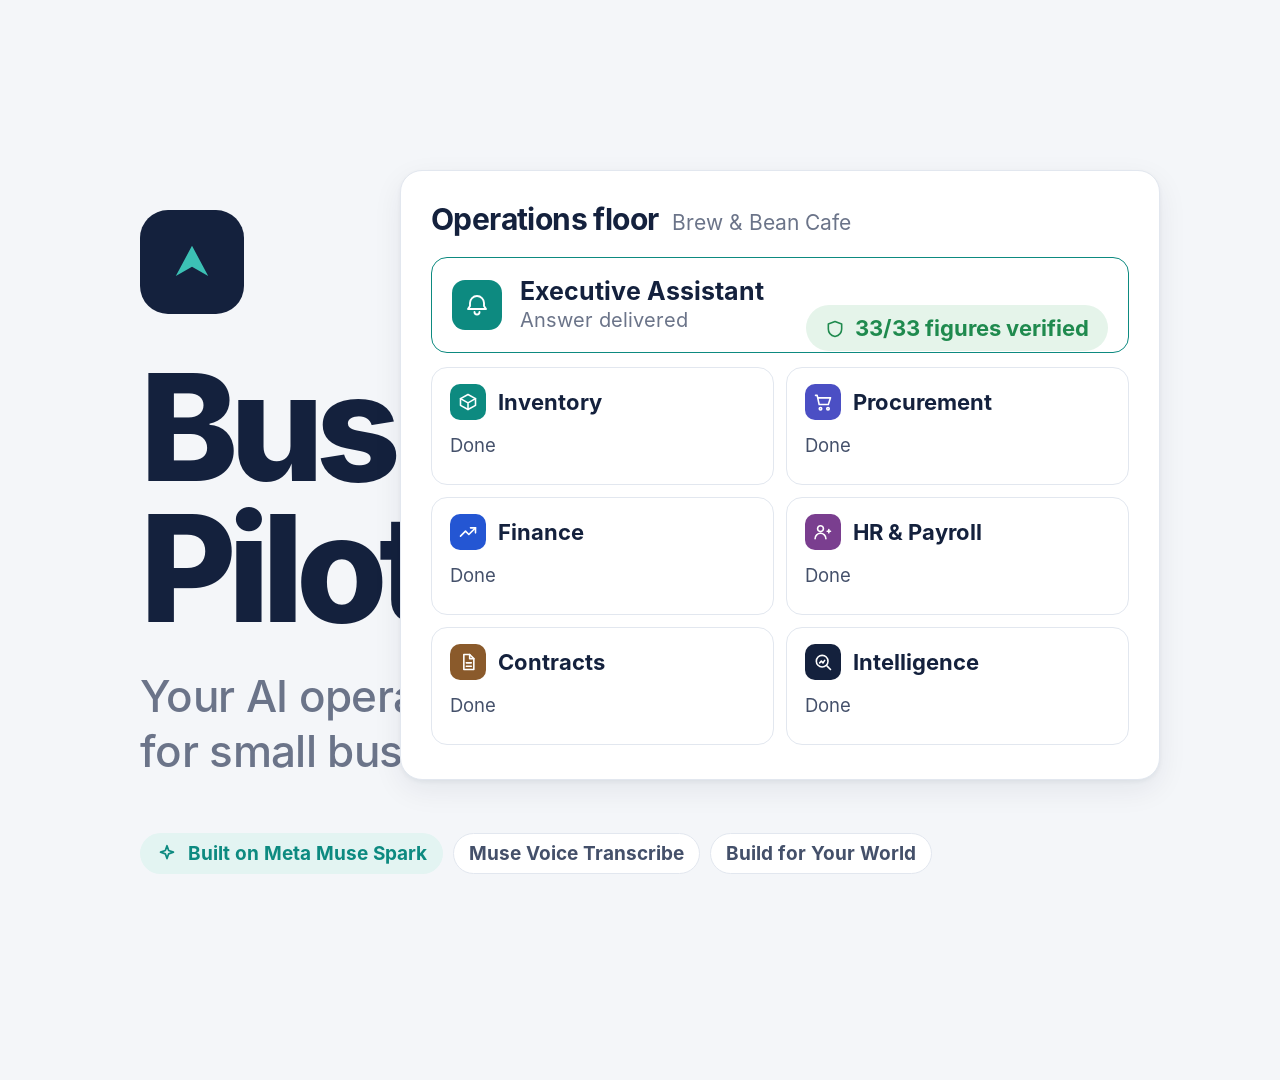
==== demo/slides.html @ 30d86a3c "Demo video pipeline, bundled fonts and UI fixes - demo/: animated slides in the product's design sys" ====
<!doctype html>
<html lang="en">
<head>
<meta charset="utf-8">
<title>BusinessPilot — demo slides</title>
<style>
  /* Same fonts and tokens as the product (frontend/css/app.css) so slides and footage read as one piece. */
  @font-face { font-family: "Inter"; src: url("../frontend/fonts/inter-400.woff") format("woff"); font-weight: 400; }
  @font-face { font-family: "Inter"; src: url("../frontend/fonts/inter-500.woff") format("woff"); font-weight: 500; }
  @font-face { font-family: "Inter"; src: url("../frontend/fonts/inter-600.woff") format("woff"); font-weight: 600; }
  @font-face { font-family: "Inter"; src: url("../frontend/fonts/inter-700.woff") format("woff"); font-weight: 700; }
  @font-face { font-family: "Inter"; src: url("../frontend/fonts/inter-800.woff") format("woff"); font-weight: 800; }
  @font-face { font-family: "Lora"; src: url("../frontend/fonts/lora-var.woff") format("woff"); font-weight: 400 700; }
  @font-face { font-family: "Lora"; src: url("../frontend/fonts/lora-italic-var.woff") format("woff"); font-weight: 400 700; font-style: italic; }
  :root {
    --paper: #f4f6f9; --surface: #ffffff; --surface-2: #f9fafc; --ink: #14213d; --ink-2: #44506a; --ink-3: #6b7489;
    --line: #e2e7ef; --line-2: #cfd6e2; --blue: #2456d3; --blue-soft: #e9effc; --teal: #0d8a80; --teal-soft: #e3f4f2;
    --green: #1f8a4e; --green-soft: #e5f4ea; --amber: #b7791f; --amber-soft: #fbf1df; --red: #c0392b; --red-soft: #fbe9e7;
    --inv: #0d8a80; --pro: #4b4fc4; --fin: #2456d3; --hr: #7a3e8f; --con: #8a5a2b; --bi: #14213d;
    --shadow: 0 2px 4px rgba(20, 33, 61, .05), 0 10px 30px rgba(20, 33, 61, .07);
    --sans: "Inter", sans-serif; --serif: "Lora", Georgia, serif;
  }
  * { box-sizing: border-box; margin: 0; padding: 0; }
  html, body { width: 1920px; height: 1080px; overflow: hidden; background: var(--paper); color: var(--ink); font-family: var(--sans);
    -webkit-font-smoothing: antialiased; }
  svg.i { width: 100%; height: 100%; fill: none; stroke: currentColor; stroke-width: 1.9; stroke-linecap: round; stroke-linejoin: round; }
  .slide { position: absolute; inset: 0; display: none; padding: 150px 140px 0; }
  .slide.on { display: block; }
  .brandbar { position: absolute; left: 140px; top: 64px; display: flex; align-items: center; gap: 14px; font-weight: 700; font-size: 24px; letter-spacing: -0.02em; color: var(--ink); }
  .mark { width: 40px; height: 40px; border-radius: 11px; background: var(--ink); display: grid; place-items: center; flex: none; }
  .mark svg { width: 28px; height: 28px; }

  @keyframes up { from { opacity: 0; transform: translateY(24px); } to { opacity: 1; transform: none; } }
  @keyframes fade { from { opacity: 0; } to { opacity: 1; } }
  @keyframes pop { 0% { opacity: 0; transform: scale(.86); } 70% { opacity: 1; transform: scale(1.02); } 100% { opacity: 1; transform: none; } }
  @keyframes draw { from { stroke-dashoffset: var(--len, 900); } to { stroke-dashoffset: 0; } }
  @keyframes flow { to { stroke-dashoffset: -60; } }
  @keyframes win { 0% { opacity: 0; } 8% { opacity: 1; } 92% { opacity: 1; } 100% { opacity: 0; } }
  @keyframes till { from { opacity: 1; } to { opacity: 0; } }
  @keyframes sweep { from { transform: translateX(-100%); } to { transform: translateX(260%); } }
  @keyframes deskOn { 0% { opacity: .62; border-color: var(--line); background: var(--surface); }
    8%, 88% { opacity: 1; border-color: var(--c); background: color-mix(in srgb, var(--c) 7%, var(--surface)); }
    100% { opacity: 1; border-color: var(--line); background: var(--surface); } }
  @keyframes sevOn { from { background: var(--line); } to { background: var(--sev); } }
  .a { opacity: 0; animation: up .85s cubic-bezier(.2, .8, .2, 1) both; }
  .f { opacity: 0; animation: fade .9s ease both; }
  .p { opacity: 0; animation: pop .7s cubic-bezier(.2, .8, .2, 1) both; }

  h1 { font-size: 92px; line-height: 1.04; font-weight: 800; letter-spacing: -0.04em; }
  h2 { font-size: 66px; line-height: 1.08; font-weight: 800; letter-spacing: -0.035em; max-width: 1560px; }
  .panel { background: var(--surface); border: 1px solid var(--line); border-radius: 22px; box-shadow: var(--shadow); }
  .badge { display: inline-flex; align-items: center; gap: 10px; padding: 9px 18px; border-radius: 999px; font-size: 22px; font-weight: 650;
    background: var(--surface); color: var(--ink-2); border: 1px solid var(--line); white-space: nowrap; }
  .badge.teal { background: var(--teal-soft); color: var(--teal); border-color: transparent; }
  .badge.red { background: var(--red-soft); color: var(--red); border-color: transparent; }
  .badge.green { background: var(--green-soft); color: var(--green); border-color: transparent; }
  .badge .dot { width: 12px; height: 12px; border-radius: 4px; }
  .d-icon { width: 42px; height: 42px; border-radius: 11px; display: grid; place-items: center; color: #fff; flex: none; }
  .d-icon svg { width: 24px; height: 24px; }

  /* ---------- title ---------- */
  #title { padding: 0; }
  #title .left { position: absolute; left: 140px; top: 210px; width: 900px; }
  #title .bigmark { width: 104px; height: 104px; border-radius: 28px; background: var(--ink); display: grid; place-items: center; margin-bottom: 44px; }
  #title .bigmark svg { width: 74px; height: 74px; }
  #title .name { font-size: 148px; font-weight: 800; letter-spacing: -0.055em; line-height: .95; }
  #title .tag { font-size: 44px; color: var(--ink-3); margin-top: 30px; font-weight: 500; letter-spacing: -0.015em; line-height: 1.25; }
  #title .chips { display: flex; gap: 10px; margin-top: 54px; }
  #title .chips .badge { font-size: 19px; padding: 8px 15px; }
  .floor { position: absolute; right: 120px; top: 170px; width: 760px; padding: 30px 30px 34px; }
  .floor .head { display: flex; align-items: baseline; gap: 14px; margin-bottom: 20px; }
  .floor .head b { font-size: 30px; font-weight: 700; letter-spacing: -0.02em; }
  .floor .head span { font-size: 21px; color: var(--ink-3); }
  .exec { display: flex; align-items: center; gap: 18px; border: 1.5px solid var(--teal); border-radius: 16px; padding: 18px 20px; margin-bottom: 14px; position: relative; }
  .exec .d-icon { background: var(--teal); width: 50px; height: 50px; border-radius: 13px; }
  .exec b { font-size: 25px; font-weight: 700; display: block; }
  .exec .st { font-size: 20px; color: var(--ink-3); position: relative; height: 26px; margin-top: 2px; }
  .exec .st span, .desk .st span { position: absolute; left: 0; top: 0; white-space: nowrap; }
  .desks { display: grid; grid-template-columns: 1fr 1fr; gap: 12px; }
  .desk { position: relative; overflow: hidden; border: 1.5px solid var(--line); border-radius: 16px; padding: 16px 18px 18px; height: 118px; opacity: .62; background: var(--surface); }
  .desk .nm { display: flex; align-items: center; gap: 12px; font-size: 22px; font-weight: 650; }
  .desk .d-icon { width: 36px; height: 36px; border-radius: 10px; }
  .desk .d-icon svg { width: 20px; height: 20px; }
  .desk .st { position: relative; font-size: 18.5px; color: var(--ink-3); margin-top: 14px; height: 24px; }
  .desk .bar { position: absolute; left: 0; right: 0; bottom: 0; height: 4px; opacity: 0; overflow: hidden; }
  .desk .bar i { display: block; width: 40%; height: 100%; background: var(--c); animation: sweep 1.1s ease-in-out infinite; }
  .verified { position: absolute; right: 20px; top: 50%; transform: translateY(-50%); }

  /* ---------- problem ---------- */
  .alerts6 { display: grid; grid-template-columns: repeat(3, 1fr); gap: 22px; margin-top: 66px; }
  .al { display: flex; gap: 22px; padding: 30px 30px 30px 26px; min-height: 172px; }
  .al .sev { width: 7px; border-radius: 6px; background: var(--line); flex: none; animation: sevOn .4s ease both; }
  .al .t { font-size: 32px; font-weight: 700; letter-spacing: -0.02em; }
  .al .s { font-size: 23px; color: var(--ink-3); margin-top: 8px; line-height: 1.35; }
  .al .badge { margin-top: 16px; font-size: 19px; padding: 6px 14px; }
  .punch { margin-top: 60px; font-family: var(--serif); font-style: italic; font-size: 50px; color: var(--ink); }

  /* ---------- solution ---------- */
  .steps { display: grid; grid-template-columns: 1fr 64px 1fr 64px 1fr; margin-top: 76px; }
  .step { padding: 44px 42px 46px; }
  .step .ic { width: 60px; height: 60px; border-radius: 16px; display: grid; place-items: center; background: var(--blue-soft); color: var(--blue); }
  .step .ic svg { width: 32px; height: 32px; }
  .step .t { font-size: 62px; font-weight: 800; letter-spacing: -0.04em; margin: 26px 0 12px; }
  .step .s { font-size: 26px; color: var(--ink-3); line-height: 1.4; }
  .step.yes { background: var(--teal); border-color: transparent; color: #fff; }
  .step.yes .s { color: #d9f1ee; }
  .step.yes .ic { background: rgba(255, 255, 255, .16); color: #fff; }
  .chev { display: grid; place-items: center; color: var(--line-2); }
  .chev svg { width: 40px; height: 40px; }
  .depts { display: flex; gap: 12px; margin-top: 54px; flex-wrap: wrap; }

  /* ---------- architecture ---------- */
  #arch { padding: 150px 110px 0; }
  #arch h2 { font-size: 58px; }
  svg.wires { position: absolute; inset: 0; width: 1920px; height: 1080px; pointer-events: none; }
  .wire { fill: none; stroke: var(--line-2); stroke-width: 3; stroke-dasharray: var(--len, 900); stroke-dashoffset: var(--len, 900); animation: draw .9s ease both; }
  .pulse { fill: none; stroke: var(--teal); stroke-width: 4; stroke-linecap: round; stroke-dasharray: 2 58; opacity: 0; animation: fade .4s ease both, flow 1s linear infinite; }
  .box { position: absolute; padding: 20px 24px; border-radius: 18px; }
  .box .t { font-size: 25px; font-weight: 700; letter-spacing: -0.015em; display: flex; align-items: center; gap: 12px; }
  .box .s { font-size: 19px; color: var(--ink-3); margin-top: 7px; line-height: 1.35; }
  .box.ex { background: var(--teal); color: #fff; border: 0; }
  .box.ex .s { color: #d9f1ee; }
  .box .d-icon { width: 34px; height: 34px; border-radius: 9px; }
  .box .d-icon svg { width: 19px; height: 19px; }
  .agent { position: absolute; width: 330px; height: 72px; border-radius: 16px; display: flex; align-items: center; gap: 14px; padding: 0 16px; font-size: 23px; font-weight: 650; }
  .agent .d-icon { width: 38px; height: 38px; border-radius: 10px; }
  .agent .d-icon svg { width: 21px; height: 21px; }
  .agent em { white-space: nowrap; font-style: normal; font-size: 17px; color: var(--ink-3); font-weight: 500; margin-left: auto; }
  .band { position: absolute; left: 110px; right: 110px; top: 890px; display: grid; grid-template-columns: repeat(3, 1fr); gap: 22px; }
  .band .box { position: relative; }

  /* ---------- trust (a KPI band, like the dashboard) ---------- */
  .kband { display: grid; grid-template-columns: repeat(4, 1fr); margin-top: 72px; overflow: hidden; }
  .kc { padding: 40px 38px 44px; border-right: 1px solid var(--line); }
  .kc:last-child { border-right: 0; }
  .kc .ic { width: 52px; height: 52px; border-radius: 14px; display: grid; place-items: center; background: var(--teal-soft); color: var(--teal); }
  .kc .ic svg { width: 28px; height: 28px; }
  .kc .v { font-size: 60px; font-weight: 800; letter-spacing: -0.045em; margin-top: 26px; }
  .kc .l { font-size: 25px; font-weight: 650; margin-top: 6px; }
  .kc .s { font-size: 21px; color: var(--ink-3); margin-top: 10px; line-height: 1.4; }

  /* ---------- next ---------- */
  .next { display: grid; grid-template-columns: repeat(3, 1fr); gap: 24px; margin-top: 70px; }
  .next .panel { padding: 40px 40px 44px; min-height: 280px; }
  .next .ic { width: 56px; height: 56px; border-radius: 15px; display: grid; place-items: center; background: var(--blue-soft); color: var(--blue); }
  .next .ic svg { width: 30px; height: 30px; }
  .next .t { font-size: 34px; font-weight: 750; letter-spacing: -0.025em; margin-top: 26px; }
  .next .s { font-size: 24px; color: var(--ink-3); margin-top: 12px; line-height: 1.4; }

  /* ---------- bumper & close ---------- */
  #bumper, #close { padding: 0; }
  #bumper.on, #close.on { display: grid; place-items: center; text-align: center; }
  .live { display: inline-flex; align-items: center; gap: 12px; font-size: 24px; color: var(--red); font-weight: 650; margin-bottom: 26px; }
  .live i { width: 16px; height: 16px; border-radius: 50%; background: var(--red); }
  #bumper .big { font-size: 128px; font-weight: 800; letter-spacing: -0.055em; }
  #bumper .s { font-size: 30px; color: var(--ink-3); margin-top: 22px; }
  #close .big { font-size: 132px; font-weight: 800; letter-spacing: -0.055em; line-height: 1.02; }
  #close .big span { display: inline-block; }
  #close .url { margin-top: 60px; display: inline-flex; align-items: center; gap: 16px; font-size: 36px; font-weight: 650; color: var(--ink);
    padding: 18px 30px; }
  #close .by { margin-top: 26px; font-size: 25px; color: var(--ink-3); }
</style>
</head>
<body>

<!-- 1. TITLE -->
<section class="slide" id="title">
  <div class="left">
    <div class="bigmark a" style="animation-delay:.05s"><svg viewBox="0 0 32 32"><path d="M9 22 L16 9 L23 22 L16 18 Z" fill="#3cc1b5"/></svg></div>
    <div class="name a" style="animation-delay:.2s">Business<br>Pilot</div>
    <div class="tag a" style="animation-delay:.55s">Your AI operations team<br>for small businesses.</div>
    <div class="chips">
      <span class="badge teal a" style="animation-delay:1.0s"><i data-icon="sparkle" style="width:22px;height:22px;display:inline-block"></i>Built on Meta Muse Spark</span>
      <span class="badge a" style="animation-delay:1.15s">Muse Voice Transcribe</span>
      <span class="badge a" style="animation-delay:1.3s">Build for Your World</span>
    </div>
  </div>
  <div class="panel floor p" style="animation-delay:.45s">
    <div class="head"><b>Operations floor</b><span>Brew &amp; Bean Cafe</span></div>
    <div class="exec">
      <div class="d-icon" data-icon="assistant"></div>
      <div><b>Executive Assistant</b>
        <div class="st"><span style="animation:till .2s 1.5s both">Waiting for a request</span>
          <span style="opacity:0;animation:win 4.9s 1.5s both">Delegating to 6 agents in parallel</span>
          <span style="opacity:0;animation:fade .3s 6.4s both">Answer delivered</span></div></div>
      <span class="badge green verified p" style="animation-delay:6.6s"><i data-icon="shield" style="width:20px;height:20px;display:inline-block"></i>33/33 figures verified</span>
    </div>
    <div class="desks" id="desks"></div>
  </div>
</section>

<!-- 2. PROBLEM -->
<section class="slide" id="problem">
  <div class="brandbar f"><span class="mark"><svg viewBox="0 0 32 32"><path d="M9 22 L16 9 L23 22 L16 18 Z" fill="#3cc1b5"/></svg></span>BusinessPilot</div>
  <h2 class="a" style="animation-delay:.1s">A small business runs on six systems<br>that never talk to each other.</h2>
  <div class="alerts6">
    <div class="panel al a" style="animation-delay:.8s"><i class="sev" style="--sev:var(--red);animation-delay:5.4s"></i><div><div class="t">Stock spreadsheet</div><div class="s">Updated when someone remembers</div><span class="badge red p" style="animation-delay:5.5s">Stockout</span></div></div>
    <div class="panel al a" style="animation-delay:1.0s"><i class="sev" style="--sev:var(--amber);animation-delay:5.6s"></i><div><div class="t">Supplier emails</div><div class="s">Prices and lead times buried in threads</div><span class="badge red p" style="animation-delay:5.7s">Overpaid</span></div></div>
    <div class="panel al a" style="animation-delay:1.2s"><i class="sev" style="--sev:var(--red);animation-delay:5.8s"></i><div><div class="t">Payroll calculator</div><div class="s">Manual, and easy to get wrong</div><span class="badge red p" style="animation-delay:5.9s">Pay error</span></div></div>
    <div class="panel al a" style="animation-delay:1.4s"><i class="sev" style="--sev:var(--amber);animation-delay:6.0s"></i><div><div class="t">Contract folder</div><div class="s">Renewal deadlines slip past</div><span class="badge red p" style="animation-delay:6.1s">Auto-renewed</span></div></div>
    <div class="panel al a" style="animation-delay:1.6s"><i class="sev" style="--sev:var(--amber);animation-delay:6.2s"></i><div><div class="t">Accounting app</div><div class="s">Looks backwards, not ahead</div><span class="badge red p" style="animation-delay:6.3s">No forecast</span></div></div>
    <div class="panel al a" style="animation-delay:1.8s"><i class="sev" style="--sev:var(--red);animation-delay:6.4s"></i><div><div class="t">Bank statements</div><div class="s">Cash surprises at month end</div><span class="badge red p" style="animation-delay:6.5s">Cash shortfall</span></div></div>
  </div>
  <div class="punch a" style="animation-delay:8.2s">Owners find problems after they have already cost money.</div>
</section>

<!-- 3. SOLUTION -->
<section class="slide" id="solution">
  <div class="brandbar f"><span class="mark"><svg viewBox="0 0 32 32"><path d="M9 22 L16 9 L23 22 L16 18 Z" fill="#3cc1b5"/></svg></span>BusinessPilot</div>
  <h2 class="a" style="animation-delay:.1s">Six AI departments that do the work,<br>not just report on it.</h2>
  <div class="steps">
    <div class="panel step a" style="animation-delay:1.2s"><div class="ic" data-icon="bell"></div><div class="t">Detect</div><div class="s">Agents watch stock, cash, payroll and contracts around the clock.</div></div>
    <div class="chev f" style="animation-delay:2.3s" data-icon="chev"></div>
    <div class="panel step a" style="animation-delay:2.7s"><div class="ic" data-icon="procurement"></div><div class="t">Prepare</div><div class="s">They compare suppliers, draft orders and payroll, and schedule reminders.</div></div>
    <div class="chev f" style="animation-delay:3.8s" data-icon="chev"></div>
    <div class="panel step yes a" style="animation-delay:4.2s"><div class="ic" data-icon="check"></div><div class="t">You approve</div><div class="s">Nothing that spends money happens without the owner's yes.</div></div>
  </div>
  <div class="depts" id="deptChips"></div>
</section>

<!-- 4. ARCHITECTURE -->
<section class="slide" id="arch">
  <div class="brandbar f" style="left:110px"><span class="mark"><svg viewBox="0 0 32 32"><path d="M9 22 L16 9 L23 22 L16 18 Z" fill="#3cc1b5"/></svg></span>BusinessPilot</div>
  <h2 class="a" style="animation-delay:.1s">Muse Spark decides. Deterministic code does the maths.</h2>
  <svg class="wires">
    <path class="wire" style="--len:150;animation-delay:1.3s" d="M410 566 L520 566"/>
    <path class="wire" style="--len:420;animation-delay:2.4s" d="M860 566 C 910 566, 910 306, 960 306"/>
    <path class="wire" style="--len:340;animation-delay:2.5s" d="M860 566 C 910 566, 910 394, 960 394"/>
    <path class="wire" style="--len:220;animation-delay:2.6s" d="M860 566 C 910 566, 910 482, 960 482"/>
    <path class="wire" style="--len:220;animation-delay:2.7s" d="M860 566 C 910 566, 910 570, 960 570"/>
    <path class="wire" style="--len:340;animation-delay:2.8s" d="M860 566 C 910 566, 910 658, 960 658"/>
    <path class="wire" style="--len:420;animation-delay:2.9s" d="M860 566 C 910 566, 910 746, 960 746"/>
    <path class="pulse" style="animation-delay:5.2s,5.2s" d="M860 566 C 910 566, 910 306, 960 306"/>
    <path class="pulse" style="animation-delay:5.25s,5.25s" d="M860 566 C 910 566, 910 394, 960 394"/>
    <path class="pulse" style="animation-delay:5.3s,5.3s" d="M860 566 C 910 566, 910 482, 960 482"/>
    <path class="pulse" style="animation-delay:5.35s,5.35s" d="M860 566 C 910 566, 910 570, 960 570"/>
    <path class="pulse" style="animation-delay:5.4s,5.4s" d="M860 566 C 910 566, 910 658, 960 658"/>
    <path class="pulse" style="animation-delay:5.45s,5.45s" d="M860 566 C 910 566, 910 746, 960 746"/>
    <path class="wire" style="--len:240;animation-delay:4.2s" d="M1290 306 C 1345 306, 1345 410, 1400 410"/>
    <path class="wire" style="--len:200;animation-delay:4.25s" d="M1290 482 C 1345 482, 1345 430, 1400 430"/>
    <path class="wire" style="--len:400;animation-delay:4.3s" d="M1290 746 C 1345 746, 1345 450, 1400 450"/>
    <path class="wire" style="--len:120;animation-delay:6.3s" d="M1600 500 L1600 560"/>
    <path class="wire" style="--len:120;animation-delay:6.9s" d="M1600 680 L1600 740"/>
  </svg>
  <div class="panel box a" style="left:110px;top:486px;width:300px;animation-delay:.8s"><div class="t"><span class="d-icon" style="background:var(--ink-2)" data-icon="mic"></span>Owner &amp; team</div><div class="s">Dashboard, chat, and voice through Muse Voice Transcribe</div></div>
  <div class="box ex a" style="left:520px;top:478px;width:340px;animation-delay:1.6s;box-shadow:var(--shadow)"><div class="t"><span class="d-icon" style="background:rgba(255,255,255,.18)" data-icon="assistant"></span>Executive Assistant</div><div class="s">Muse Spark 1.3 plans the work and consults agents in parallel</div></div>
  <div id="archAgents"></div>
  <div class="panel box a" style="left:1400px;top:372px;width:410px;animation-delay:4.5s"><div class="t">30 typed tools</div><div class="s">Arguments validated and filtered by the user's role</div></div>
  <div class="panel box a" style="left:1400px;top:560px;width:410px;animation-delay:6.0s"><div class="t">Deterministic services</div><div class="s">Thresholds, forecasts, payroll and totals in code</div></div>
  <div class="panel box a" style="left:1400px;top:740px;width:410px;animation-delay:6.6s"><div class="t">Business records</div><div class="s">Tenant-scoped data, audit log, agent events</div></div>
  <div class="band">
    <div class="panel box a" style="animation-delay:8.4s"><div class="t"><span class="d-icon" style="background:var(--teal)" data-icon="check"></span>Approval queue</div><div class="s">Agents draft, people approve. Spending limits are enforced by the server.</div></div>
    <div class="panel box a" style="animation-delay:9.6s"><div class="t"><span class="d-icon" style="background:var(--green)" data-icon="shield"></span>Verifier</div><div class="s">Every figure in an answer is traced back to a tool result.</div></div>
    <div class="panel box a" style="animation-delay:10.8s"><div class="t"><span class="d-icon" style="background:var(--amber)" data-icon="automations"></span>Automation engine</div><div class="s">Rules run on a schedule and on stock events, like the 20% restock rule.</div></div>
  </div>
</section>

<!-- 5. BUMPER -->
<section class="slide" id="bumper">
  <div>
    <div class="live f"><i></i>Real product footage</div>
    <div class="big a" style="animation-delay:.12s">Let's run a cafe.</div>
    <div class="s a" style="animation-delay:.4s">Brew &amp; Bean Cafe: 5 staff, 7 stock items, 4 suppliers, 4 contracts. All fictional.</div>
  </div>
</section>

<!-- 6. TRUST -->
<section class="slide" id="trust">
  <div class="brandbar f"><span class="mark"><svg viewBox="0 0 32 32"><path d="M9 22 L16 9 L23 22 L16 18 Z" fill="#3cc1b5"/></svg></span>BusinessPilot</div>
  <h2 class="a" style="animation-delay:.1s">An AI you can hand the keys to,<br>because it never holds the money.</h2>
  <div class="panel kband a" style="animation-delay:.9s">
    <div class="kc a" style="animation-delay:1.3s"><div class="ic" data-icon="shield"></div><div class="v">Verified</div><div class="l">Every figure is checked</div><div class="s">Each number in an answer is traced to a tool result; anything untraceable is flagged.</div></div>
    <div class="kc a" style="animation-delay:2.5s"><div class="ic" data-icon="check"></div><div class="v">Approved</div><div class="l">Agents draft, people decide</div><div class="s">Orders and payroll wait in a queue, with limits enforced by the server.</div></div>
    <div class="kc a" style="animation-delay:3.7s"><div class="ic" data-icon="payroll"></div><div class="v">6 roles</div><div class="l">Role-aware agents</div><div class="s">Tools are filtered per user, so staff can't pull salaries through the assistant.</div></div>
    <div class="kc a" style="animation-delay:4.9s"><div class="ic" data-icon="sparkle"></div><div class="v">53 tests</div><div class="l">Including the Muse Spark path</div><div class="s">Parallel tool calls, verification and fallback, tested against the Meta API format.</div></div>
  </div>
</section>

<!-- 7. NEXT -->
<section class="slide" id="next">
  <div class="brandbar f"><span class="mark"><svg viewBox="0 0 32 32"><path d="M9 22 L16 9 L23 22 L16 18 Z" fill="#3cc1b5"/></svg></span>BusinessPilot</div>
  <h2 class="a" style="animation-delay:.1s">From one cafe to every corner shop.</h2>
  <div class="next">
    <div class="panel a" style="animation-delay:.9s"><div class="ic" data-icon="finance"></div><div class="t">Live data feeds</div><div class="s">Point-of-sale and bank feeds keep stock and cash current automatically.</div></div>
    <div class="panel a" style="animation-delay:1.7s"><div class="ic" data-icon="procurement"></div><div class="t">Orders that send themselves</div><div class="s">Approved purchase orders go straight to suppliers by email or API.</div></div>
    <div class="panel a" style="animation-delay:2.5s"><div class="ic" data-icon="payroll"></div><div class="t">Verified payroll packs</div><div class="s">Country rule packs reviewed by professionals plug into the rules engine.</div></div>
  </div>
</section>

<!-- 8. CLOSE -->
<section class="slide" id="close">
  <div>
    <div class="big"><span class="a" style="animation-delay:.1s">Detect.</span> <span class="a" style="animation-delay:.6s">Prepare.</span><br><span class="a" style="animation-delay:1.1s;color:var(--teal)">You approve.</span></div>
    <div><span class="panel url a" style="animation-delay:2.0s"><span class="mark"><svg viewBox="0 0 32 32"><path d="M9 22 L16 9 L23 22 L16 18 Z" fill="#3cc1b5"/></svg></span>github.com/henrylee0509/bizpilot</span></div>
    <div class="by a" style="animation-delay:2.4s">BusinessPilot, built on Meta Muse Spark. Thank you for watching.</div>
  </div>
</section>

<script>
  // Icon paths copied from the product (frontend/js/ui.js) so slides use the same iconography.
  const P = {
    assistant: '<path d="M12 3a7 7 0 0 0-7 7v3l-2 3h18l-2-3v-3a7 7 0 0 0-7-7z"/><path d="M9.5 19a2.5 2.5 0 0 0 5 0"/>',
    inventory: '<path d="M21 8 12 3 3 8v8l9 5 9-5z"/><path d="M3 8l9 5 9-5M12 13v8"/>',
    finance: '<path d="M3 17l6-6 4 4 8-8"/><path d="M15 7h6v6"/>',
    payroll: '<circle cx="9" cy="8" r="3.5"/><path d="M2.5 20a6.5 6.5 0 0 1 13 0"/><path d="M17 11h4M19 9v4"/>',
    contracts: '<path d="M7 3h7l5 5v13H7z"/><path d="M14 3v5h5M10 13h6M10 17h6"/>',
    procurement: '<path d="M3 4h2l2.4 11h11L21 7H6.2"/><circle cx="9" cy="20" r="1.5"/><circle cx="18" cy="20" r="1.5"/>',
    bi: '<circle cx="11" cy="11" r="7"/><path d="M21 21l-4.3-4.3M8 13l2-2 2 2 2-3"/>',
    automations: '<path d="M13 2 4 14h7l-1 8 9-12h-7z"/>',
    bell: '<path d="M18 8a6 6 0 1 0-12 0c0 7-3 9-3 9h18s-3-2-3-9"/><path d="M13.7 21a2 2 0 0 1-3.4 0"/>',
    sparkle: '<path d="M12 3l1.8 5.2L19 10l-5.2 1.8L12 17l-1.8-5.2L5 10l5.2-1.8z"/>',
    check: '<path d="M5 12l5 5L20 7"/>',
    shield: '<path d="M12 3 4 6v6c0 5 3.5 8 8 9 4.5-1 8-4 8-9V6z"/>',
    mic: '<rect x="9" y="3" width="6" height="11" rx="3"/><path d="M5 11a7 7 0 0 0 14 0M12 18v3"/>',
    chev: '<path d="M9 5l7 7-7 7"/>',
  };
  const svg = (n) => `<svg class="i" viewBox="0 0 24 24">${P[n]}</svg>`;
  const DEPTS = [
    ['Inventory', 'inventory', '--inv', 'Checking stock levels', 'forecasts'],
    ['Procurement', 'procurement', '--pro', 'Comparing suppliers', 'orders'],
    ['Finance', 'finance', '--fin', 'Forecasting cash flow', 'cash flow'],
    ['HR & Payroll', 'payroll', '--hr', 'Calculating payroll', 'payroll'],
    ['Contracts', 'contracts', '--con', 'Checking renewals', 'renewals'],
    ['Intelligence', 'bi', '--bi', 'Ranking priorities', 'priorities'],
  ];
  document.getElementById('desks').innerHTML = DEPTS.map(([n, ic, c, task], i) => {
    const s = 1.7 + i * 0.42, d = 2.3;
    return `<div class="desk" style="--c:var(${c});animation:deskOn ${d}s ${s}s both">
      <div class="nm"><span class="d-icon" style="background:var(${c})">${svg(ic)}</span>${n}</div>
      <div class="st"><span style="animation:till .15s ${s}s both">Idle</span>
        <span style="opacity:0;animation:win ${d}s ${s}s both">${task}…</span>
        <span style="opacity:0;animation:fade .25s ${s + d}s both;color:var(--ink-2)">Done</span></div>
      <div class="bar" style="animation:win ${d}s ${s}s both"><i></i></div></div>`;
  }).join('');
  document.getElementById('deptChips').innerHTML = DEPTS.map(([n, , c], i) =>
    `<span class="badge p" style="animation-delay:${6.3 + i * 0.15}s"><i class="dot" style="background:var(${c})"></i>${n === 'Intelligence' ? 'Business Intelligence' : n}</span>`).join('');
  document.getElementById('archAgents').innerHTML = DEPTS.map(([n, ic, c, , what], i) =>
    `<div class="panel agent a" style="left:960px;top:${270 + i * 88}px;animation-delay:${3.0 + i * 0.1}s"><span class="d-icon" style="background:var(${c})">${svg(ic)}</span>${n}<em>${what}</em></div>`).join('');
  document.querySelectorAll('[data-icon]').forEach(el => { el.innerHTML = svg(el.dataset.icon); });

  const id = new URLSearchParams(location.search).get('s') || 'title';
  document.getElementById(id).classList.add('on');
  // Renderer hook: freeze every animation and seek to t seconds.
  window.seek = (t) => { for (const a of document.getAnimations()) { a.pause(); a.currentTime = t * 1000; } };
</script>
</body>
</html>
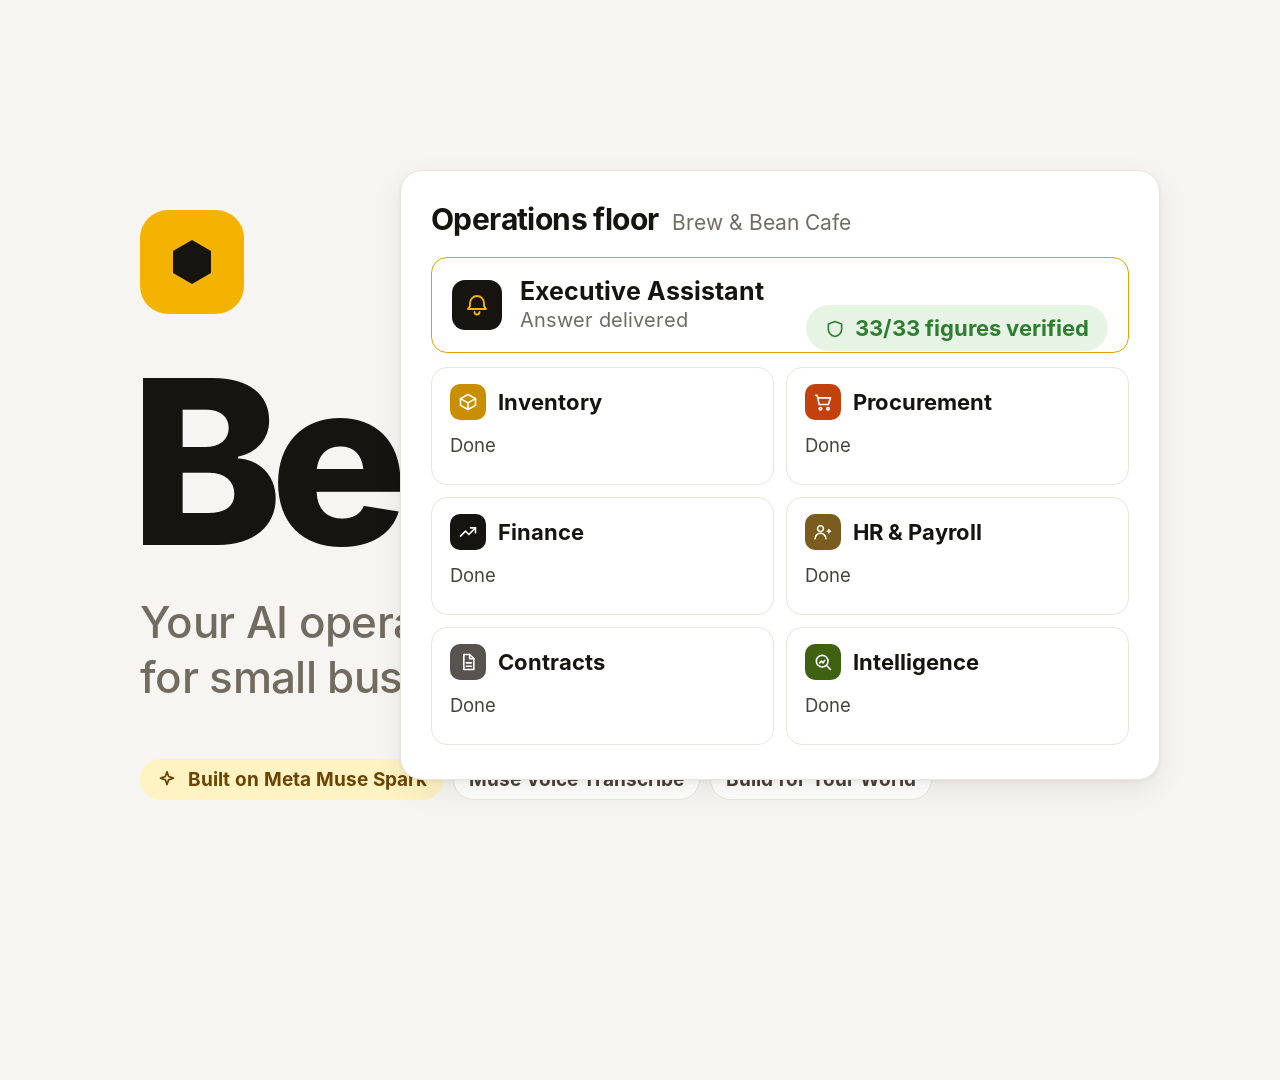
==== commit b84af455: "Rename to Beezy with a yellow-and-black bee theme - New name across the site, backend, docs, slides " ====
--- a/demo/slides.html
+++ b/demo/slides.html
@@ -2,7 +2,7 @@
 <html lang="en">
 <head>
 <meta charset="utf-8">
-<title>BusinessPilot — demo slides</title>
+<title>Beezy — demo slides</title>
 <style>
   /* Same fonts and tokens as the product (frontend/css/app.css) so slides and footage read as one piece. */
   @font-face { font-family: "Inter"; src: url("../frontend/fonts/inter-400.woff") format("woff"); font-weight: 400; }
@@ -13,11 +13,12 @@
   @font-face { font-family: "Lora"; src: url("../frontend/fonts/lora-var.woff") format("woff"); font-weight: 400 700; }
   @font-face { font-family: "Lora"; src: url("../frontend/fonts/lora-italic-var.woff") format("woff"); font-weight: 400 700; font-style: italic; }
   :root {
-    --paper: #f4f6f9; --surface: #ffffff; --surface-2: #f9fafc; --ink: #14213d; --ink-2: #44506a; --ink-3: #6b7489;
-    --line: #e2e7ef; --line-2: #cfd6e2; --blue: #2456d3; --blue-soft: #e9effc; --teal: #0d8a80; --teal-soft: #e3f4f2;
-    --green: #1f8a4e; --green-soft: #e5f4ea; --amber: #b7791f; --amber-soft: #fbf1df; --red: #c0392b; --red-soft: #fbe9e7;
-    --inv: #0d8a80; --pro: #4b4fc4; --fin: #2456d3; --hr: #7a3e8f; --con: #8a5a2b; --bi: #14213d;
-    --shadow: 0 2px 4px rgba(20, 33, 61, .05), 0 10px 30px rgba(20, 33, 61, .07);
+    --paper: #f6f5f1; --surface: #ffffff; --surface-2: #fbfaf7; --ink: #16140f; --ink-2: #46423a; --ink-3: #716b60;
+    --line: #e8e5dc; --line-2: #d6d1c4; --honey: #f5b301; --honey-deep: #e0a100; --honey-soft: #fff3c4; --honey-ink: #6b4500;
+    --blue: #8a5a00; --blue-soft: #fff3c4; --teal: #16140f; --teal-soft: #fff3c4;
+    --green: #2f7d32; --green-soft: #e7f3e4; --amber: #c2620a; --amber-soft: #fdeedd; --red: #c0392b; --red-soft: #fbe9e7;
+    --inv: #c98f00; --pro: #c2410c; --fin: #16140f; --hr: #7a5c1e; --con: #57534e; --bi: #3f6212;
+    --shadow: 0 2px 4px rgba(22, 20, 15, .05), 0 10px 30px rgba(22, 20, 15, .07);
     --sans: "Inter", sans-serif; --serif: "Lora", Georgia, serif;
   }
   * { box-sizing: border-box; margin: 0; padding: 0; }
@@ -27,7 +28,7 @@
   .slide { position: absolute; inset: 0; display: none; padding: 150px 140px 0; }
   .slide.on { display: block; }
   .brandbar { position: absolute; left: 140px; top: 64px; display: flex; align-items: center; gap: 14px; font-weight: 700; font-size: 24px; letter-spacing: -0.02em; color: var(--ink); }
-  .mark { width: 40px; height: 40px; border-radius: 11px; background: var(--ink); display: grid; place-items: center; flex: none; }
+  .mark { width: 40px; height: 40px; border-radius: 11px; background: var(--honey); display: grid; place-items: center; flex: none; }
   .mark svg { width: 28px; height: 28px; }
 
   @keyframes up { from { opacity: 0; transform: translateY(24px); } to { opacity: 1; transform: none; } }
@@ -51,7 +52,7 @@
   .panel { background: var(--surface); border: 1px solid var(--line); border-radius: 22px; box-shadow: var(--shadow); }
   .badge { display: inline-flex; align-items: center; gap: 10px; padding: 9px 18px; border-radius: 999px; font-size: 22px; font-weight: 650;
     background: var(--surface); color: var(--ink-2); border: 1px solid var(--line); white-space: nowrap; }
-  .badge.teal { background: var(--teal-soft); color: var(--teal); border-color: transparent; }
+  .badge.teal { background: var(--honey-soft); color: var(--honey-ink); border-color: transparent; }
   .badge.red { background: var(--red-soft); color: var(--red); border-color: transparent; }
   .badge.green { background: var(--green-soft); color: var(--green); border-color: transparent; }
   .badge .dot { width: 12px; height: 12px; border-radius: 4px; }
@@ -61,9 +62,9 @@
   /* ---------- title ---------- */
   #title { padding: 0; }
   #title .left { position: absolute; left: 140px; top: 210px; width: 900px; }
-  #title .bigmark { width: 104px; height: 104px; border-radius: 28px; background: var(--ink); display: grid; place-items: center; margin-bottom: 44px; }
+  #title .bigmark { width: 104px; height: 104px; border-radius: 28px; background: var(--honey); display: grid; place-items: center; margin-bottom: 44px; }
   #title .bigmark svg { width: 74px; height: 74px; }
-  #title .name { font-size: 148px; font-weight: 800; letter-spacing: -0.055em; line-height: .95; }
+  #title .name { font-size: 230px; font-weight: 800; letter-spacing: -0.055em; line-height: .9; margin-left: -10px; }
   #title .tag { font-size: 44px; color: var(--ink-3); margin-top: 30px; font-weight: 500; letter-spacing: -0.015em; line-height: 1.25; }
   #title .chips { display: flex; gap: 10px; margin-top: 54px; }
   #title .chips .badge { font-size: 19px; padding: 8px 15px; }
@@ -71,8 +72,8 @@
   .floor .head { display: flex; align-items: baseline; gap: 14px; margin-bottom: 20px; }
   .floor .head b { font-size: 30px; font-weight: 700; letter-spacing: -0.02em; }
   .floor .head span { font-size: 21px; color: var(--ink-3); }
-  .exec { display: flex; align-items: center; gap: 18px; border: 1.5px solid var(--teal); border-radius: 16px; padding: 18px 20px; margin-bottom: 14px; position: relative; }
-  .exec .d-icon { background: var(--teal); width: 50px; height: 50px; border-radius: 13px; }
+  .exec { display: flex; align-items: center; gap: 18px; border: 1.5px solid var(--honey-deep); border-radius: 16px; padding: 18px 20px; margin-bottom: 14px; position: relative; }
+  .exec .d-icon { background: var(--ink); color: var(--honey); width: 50px; height: 50px; border-radius: 13px; }
   .exec b { font-size: 25px; font-weight: 700; display: block; }
   .exec .st { font-size: 20px; color: var(--ink-3); position: relative; height: 26px; margin-top: 2px; }
   .exec .st span, .desk .st span { position: absolute; left: 0; top: 0; white-space: nowrap; }
@@ -98,13 +99,13 @@
   /* ---------- solution ---------- */
   .steps { display: grid; grid-template-columns: 1fr 64px 1fr 64px 1fr; margin-top: 76px; }
   .step { padding: 44px 42px 46px; }
-  .step .ic { width: 60px; height: 60px; border-radius: 16px; display: grid; place-items: center; background: var(--blue-soft); color: var(--blue); }
+  .step .ic { width: 60px; height: 60px; border-radius: 16px; display: grid; place-items: center; background: var(--honey-soft); color: var(--honey-ink); }
   .step .ic svg { width: 32px; height: 32px; }
   .step .t { font-size: 62px; font-weight: 800; letter-spacing: -0.04em; margin: 26px 0 12px; }
   .step .s { font-size: 26px; color: var(--ink-3); line-height: 1.4; }
-  .step.yes { background: var(--teal); border-color: transparent; color: #fff; }
-  .step.yes .s { color: #d9f1ee; }
-  .step.yes .ic { background: rgba(255, 255, 255, .16); color: #fff; }
+  .step.yes { background: var(--honey); border-color: transparent; color: var(--ink); }
+  .step.yes .s { color: #4a3800; }
+  .step.yes .ic { background: var(--ink); color: var(--honey); }
   .chev { display: grid; place-items: center; color: var(--line-2); }
   .chev svg { width: 40px; height: 40px; }
   .depts { display: flex; gap: 12px; margin-top: 54px; flex-wrap: wrap; }
@@ -114,12 +115,13 @@
   #arch h2 { font-size: 58px; }
   svg.wires { position: absolute; inset: 0; width: 1920px; height: 1080px; pointer-events: none; }
   .wire { fill: none; stroke: var(--line-2); stroke-width: 3; stroke-dasharray: var(--len, 900); stroke-dashoffset: var(--len, 900); animation: draw .9s ease both; }
-  .pulse { fill: none; stroke: var(--teal); stroke-width: 4; stroke-linecap: round; stroke-dasharray: 2 58; opacity: 0; animation: fade .4s ease both, flow 1s linear infinite; }
+  .pulse { fill: none; stroke: var(--honey-deep); stroke-width: 4; stroke-linecap: round; stroke-dasharray: 2 58; opacity: 0; animation: fade .4s ease both, flow 1s linear infinite; }
   .box { position: absolute; padding: 20px 24px; border-radius: 18px; }
   .box .t { font-size: 25px; font-weight: 700; letter-spacing: -0.015em; display: flex; align-items: center; gap: 12px; }
   .box .s { font-size: 19px; color: var(--ink-3); margin-top: 7px; line-height: 1.35; }
-  .box.ex { background: var(--teal); color: #fff; border: 0; }
-  .box.ex .s { color: #d9f1ee; }
+  .box.ex { background: var(--ink); color: #fff; border: 0; }
+  .box.ex .s { color: #cfc8b8; }
+  .box.ex .d-icon { background: var(--honey) !important; color: var(--ink); }
   .box .d-icon { width: 34px; height: 34px; border-radius: 9px; }
   .box .d-icon svg { width: 19px; height: 19px; }
   .agent { position: absolute; width: 330px; height: 72px; border-radius: 16px; display: flex; align-items: center; gap: 14px; padding: 0 16px; font-size: 23px; font-weight: 650; }
@@ -133,7 +135,7 @@
   .kband { display: grid; grid-template-columns: repeat(4, 1fr); margin-top: 72px; overflow: hidden; }
   .kc { padding: 40px 38px 44px; border-right: 1px solid var(--line); }
   .kc:last-child { border-right: 0; }
-  .kc .ic { width: 52px; height: 52px; border-radius: 14px; display: grid; place-items: center; background: var(--teal-soft); color: var(--teal); }
+  .kc .ic { width: 52px; height: 52px; border-radius: 14px; display: grid; place-items: center; background: var(--honey-soft); color: var(--honey-ink); }
   .kc .ic svg { width: 28px; height: 28px; }
   .kc .v { font-size: 60px; font-weight: 800; letter-spacing: -0.045em; margin-top: 26px; }
   .kc .l { font-size: 25px; font-weight: 650; margin-top: 6px; }
@@ -142,14 +144,16 @@
   /* ---------- next ---------- */
   .next { display: grid; grid-template-columns: repeat(3, 1fr); gap: 24px; margin-top: 70px; }
   .next .panel { padding: 40px 40px 44px; min-height: 280px; }
-  .next .ic { width: 56px; height: 56px; border-radius: 15px; display: grid; place-items: center; background: var(--blue-soft); color: var(--blue); }
+  .next .ic { width: 56px; height: 56px; border-radius: 15px; display: grid; place-items: center; background: var(--honey-soft); color: var(--honey-ink); }
   .next .ic svg { width: 30px; height: 30px; }
   .next .t { font-size: 34px; font-weight: 750; letter-spacing: -0.025em; margin-top: 26px; }
   .next .s { font-size: 24px; color: var(--ink-3); margin-top: 12px; line-height: 1.4; }
 
   /* ---------- bumper & close ---------- */
   #bumper, #close { padding: 0; }
-  #bumper.on, #close.on { display: grid; place-items: center; text-align: center; }
+  #bumper.on, #close.on { display: grid; place-items: center; text-align: center; background: var(--ink); color: #fff; }
+  #bumper .s, #close .by { color: #b5ad9c !important; }
+  .live { color: var(--honey) !important; } .live i { background: var(--honey) !important; }
   .live { display: inline-flex; align-items: center; gap: 12px; font-size: 24px; color: var(--red); font-weight: 650; margin-bottom: 26px; }
   .live i { width: 16px; height: 16px; border-radius: 50%; background: var(--red); }
   #bumper .big { font-size: 128px; font-weight: 800; letter-spacing: -0.055em; }
@@ -166,8 +170,8 @@
 <!-- 1. TITLE -->
 <section class="slide" id="title">
   <div class="left">
-    <div class="bigmark a" style="animation-delay:.05s"><svg viewBox="0 0 32 32"><path d="M9 22 L16 9 L23 22 L16 18 Z" fill="#3cc1b5"/></svg></div>
-    <div class="name a" style="animation-delay:.2s">Business<br>Pilot</div>
+    <div class="bigmark a" style="animation-delay:.05s"><svg viewBox="0 0 32 32"><path d="M16 6.5 L24.2 11.25 L24.2 20.75 L16 25.5 L7.8 20.75 L7.8 11.25 Z" fill="#16140f"/></svg></div>
+    <div class="name a" style="animation-delay:.2s">Beezy</div>
     <div class="tag a" style="animation-delay:.55s">Your AI operations team<br>for small businesses.</div>
     <div class="chips">
       <span class="badge teal a" style="animation-delay:1.0s"><i data-icon="sparkle" style="width:22px;height:22px;display:inline-block"></i>Built on Meta Muse Spark</span>
@@ -191,7 +195,7 @@
 
 <!-- 2. PROBLEM -->
 <section class="slide" id="problem">
-  <div class="brandbar f"><span class="mark"><svg viewBox="0 0 32 32"><path d="M9 22 L16 9 L23 22 L16 18 Z" fill="#3cc1b5"/></svg></span>BusinessPilot</div>
+  <div class="brandbar f"><span class="mark"><svg viewBox="0 0 32 32"><path d="M16 6.5 L24.2 11.25 L24.2 20.75 L16 25.5 L7.8 20.75 L7.8 11.25 Z" fill="#16140f"/></svg></span>Beezy</div>
   <h2 class="a" style="animation-delay:.1s">A small business runs on six systems<br>that never talk to each other.</h2>
   <div class="alerts6">
     <div class="panel al a" style="animation-delay:.8s"><i class="sev" style="--sev:var(--red);animation-delay:5.4s"></i><div><div class="t">Stock spreadsheet</div><div class="s">Updated when someone remembers</div><span class="badge red p" style="animation-delay:5.5s">Stockout</span></div></div>
@@ -206,7 +210,7 @@
 
 <!-- 3. SOLUTION -->
 <section class="slide" id="solution">
-  <div class="brandbar f"><span class="mark"><svg viewBox="0 0 32 32"><path d="M9 22 L16 9 L23 22 L16 18 Z" fill="#3cc1b5"/></svg></span>BusinessPilot</div>
+  <div class="brandbar f"><span class="mark"><svg viewBox="0 0 32 32"><path d="M16 6.5 L24.2 11.25 L24.2 20.75 L16 25.5 L7.8 20.75 L7.8 11.25 Z" fill="#16140f"/></svg></span>Beezy</div>
   <h2 class="a" style="animation-delay:.1s">Six AI departments that do the work,<br>not just report on it.</h2>
   <div class="steps">
     <div class="panel step a" style="animation-delay:1.2s"><div class="ic" data-icon="bell"></div><div class="t">Detect</div><div class="s">Agents watch stock, cash, payroll and contracts around the clock.</div></div>
@@ -220,7 +224,7 @@
 
 <!-- 4. ARCHITECTURE -->
 <section class="slide" id="arch">
-  <div class="brandbar f" style="left:110px"><span class="mark"><svg viewBox="0 0 32 32"><path d="M9 22 L16 9 L23 22 L16 18 Z" fill="#3cc1b5"/></svg></span>BusinessPilot</div>
+  <div class="brandbar f" style="left:110px"><span class="mark"><svg viewBox="0 0 32 32"><path d="M16 6.5 L24.2 11.25 L24.2 20.75 L16 25.5 L7.8 20.75 L7.8 11.25 Z" fill="#16140f"/></svg></span>Beezy</div>
   <h2 class="a" style="animation-delay:.1s">Muse Spark decides. Deterministic code does the maths.</h2>
   <svg class="wires">
     <path class="wire" style="--len:150;animation-delay:1.3s" d="M410 566 L520 566"/>
@@ -266,7 +270,7 @@
 
 <!-- 6. TRUST -->
 <section class="slide" id="trust">
-  <div class="brandbar f"><span class="mark"><svg viewBox="0 0 32 32"><path d="M9 22 L16 9 L23 22 L16 18 Z" fill="#3cc1b5"/></svg></span>BusinessPilot</div>
+  <div class="brandbar f"><span class="mark"><svg viewBox="0 0 32 32"><path d="M16 6.5 L24.2 11.25 L24.2 20.75 L16 25.5 L7.8 20.75 L7.8 11.25 Z" fill="#16140f"/></svg></span>Beezy</div>
   <h2 class="a" style="animation-delay:.1s">An AI you can hand the keys to,<br>because it never holds the money.</h2>
   <div class="panel kband a" style="animation-delay:.9s">
     <div class="kc a" style="animation-delay:1.3s"><div class="ic" data-icon="shield"></div><div class="v">Verified</div><div class="l">Every figure is checked</div><div class="s">Each number in an answer is traced to a tool result; anything untraceable is flagged.</div></div>
@@ -278,7 +282,7 @@
 
 <!-- 7. NEXT -->
 <section class="slide" id="next">
-  <div class="brandbar f"><span class="mark"><svg viewBox="0 0 32 32"><path d="M9 22 L16 9 L23 22 L16 18 Z" fill="#3cc1b5"/></svg></span>BusinessPilot</div>
+  <div class="brandbar f"><span class="mark"><svg viewBox="0 0 32 32"><path d="M16 6.5 L24.2 11.25 L24.2 20.75 L16 25.5 L7.8 20.75 L7.8 11.25 Z" fill="#16140f"/></svg></span>Beezy</div>
   <h2 class="a" style="animation-delay:.1s">From one cafe to every corner shop.</h2>
   <div class="next">
     <div class="panel a" style="animation-delay:.9s"><div class="ic" data-icon="finance"></div><div class="t">Live data feeds</div><div class="s">Point-of-sale and bank feeds keep stock and cash current automatically.</div></div>
@@ -290,9 +294,9 @@
 <!-- 8. CLOSE -->
 <section class="slide" id="close">
   <div>
-    <div class="big"><span class="a" style="animation-delay:.1s">Detect.</span> <span class="a" style="animation-delay:.6s">Prepare.</span><br><span class="a" style="animation-delay:1.1s;color:var(--teal)">You approve.</span></div>
-    <div><span class="panel url a" style="animation-delay:2.0s"><span class="mark"><svg viewBox="0 0 32 32"><path d="M9 22 L16 9 L23 22 L16 18 Z" fill="#3cc1b5"/></svg></span>github.com/henrylee0509/bizpilot</span></div>
-    <div class="by a" style="animation-delay:2.4s">BusinessPilot, built on Meta Muse Spark. Thank you for watching.</div>
+    <div class="big"><span class="a" style="animation-delay:.1s">Detect.</span> <span class="a" style="animation-delay:.6s">Prepare.</span><br><span class="a" style="animation-delay:1.1s;color:var(--honey)">You approve.</span></div>
+    <div><span class="panel url a" style="animation-delay:2.0s"><span class="mark"><svg viewBox="0 0 32 32"><path d="M16 6.5 L24.2 11.25 L24.2 20.75 L16 25.5 L7.8 20.75 L7.8 11.25 Z" fill="#16140f"/></svg></span>github.com/henrylee0509/bizpilot</span></div>
+    <div class="by a" style="animation-delay:2.4s">Beezy, built on Meta Muse Spark. Thank you for watching.</div>
   </div>
 </section>
 
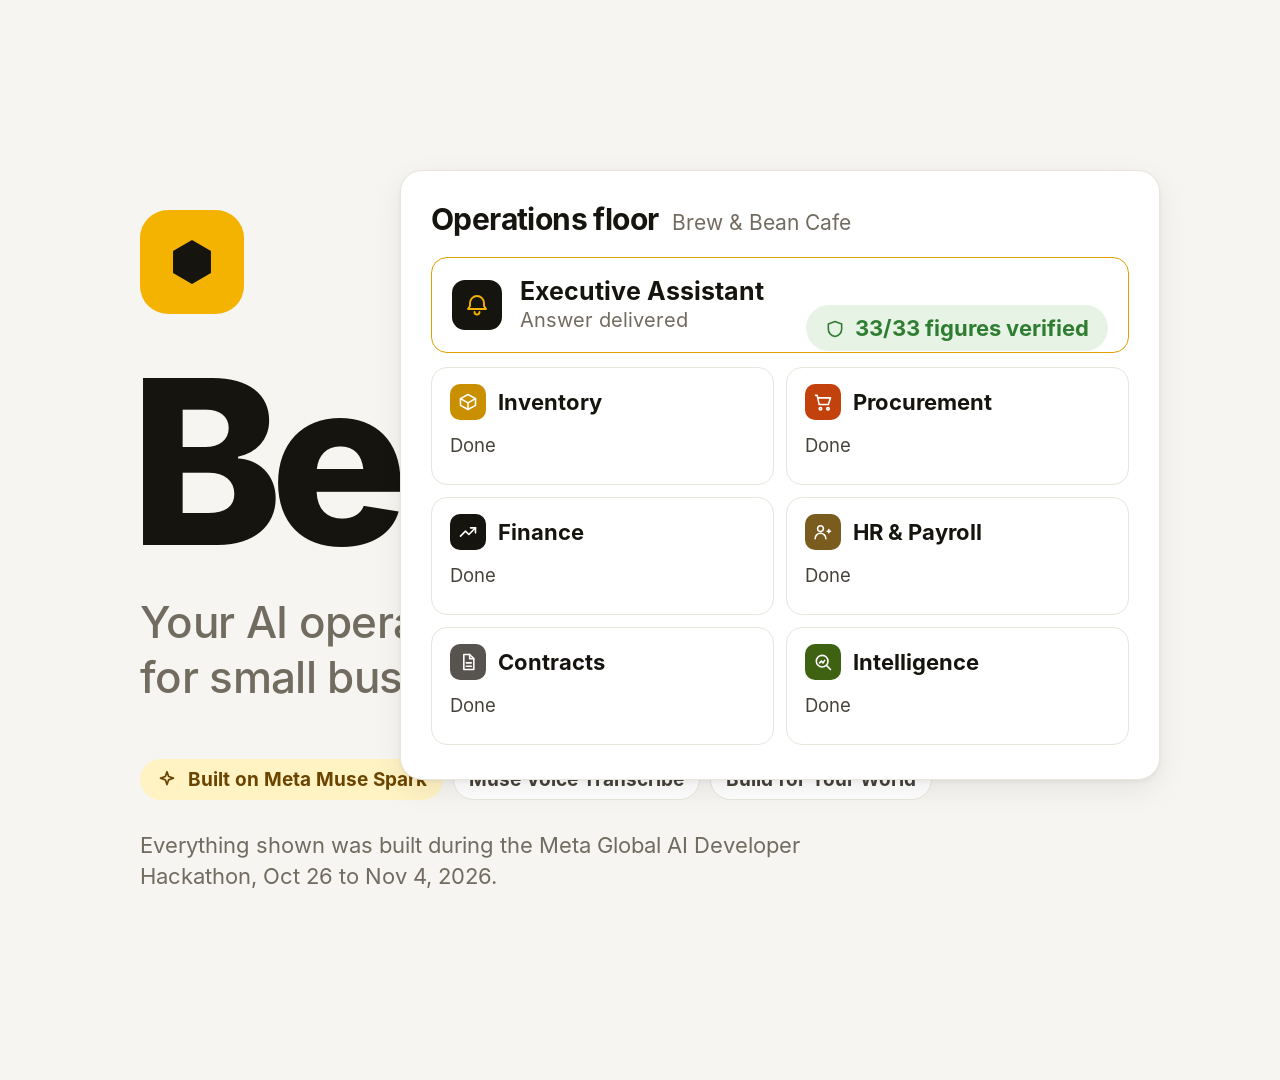
==== commit acddf7d9: "State hackathon build window on title/closing slides and in HACKATHON.md" ====
--- a/demo/slides.html
+++ b/demo/slides.html
@@ -68,6 +68,7 @@
   #title .tag { font-size: 44px; color: var(--ink-3); margin-top: 30px; font-weight: 500; letter-spacing: -0.015em; line-height: 1.25; }
   #title .chips { display: flex; gap: 10px; margin-top: 54px; }
   #title .chips .badge { font-size: 19px; padding: 8px 15px; }
+  #title .built { margin-top: 30px; font-size: 22px; color: var(--ink-3); max-width: 760px; line-height: 1.4; }
   .floor { position: absolute; right: 120px; top: 170px; width: 760px; padding: 30px 30px 34px; }
   .floor .head { display: flex; align-items: baseline; gap: 14px; margin-bottom: 20px; }
   .floor .head b { font-size: 30px; font-weight: 700; letter-spacing: -0.02em; }
@@ -128,7 +129,7 @@
   .agent .d-icon { width: 38px; height: 38px; border-radius: 10px; }
   .agent .d-icon svg { width: 21px; height: 21px; }
   .agent em { white-space: nowrap; font-style: normal; font-size: 17px; color: var(--ink-3); font-weight: 500; margin-left: auto; }
-  .band { position: absolute; left: 110px; right: 110px; top: 890px; display: grid; grid-template-columns: repeat(3, 1fr); gap: 22px; }
+  .band { position: absolute; left: 110px; right: 110px; top: 868px; display: grid; grid-template-columns: repeat(3, 1fr); gap: 22px; }
   .band .box { position: relative; }
 
   /* ---------- trust (a KPI band, like the dashboard) ---------- */
@@ -163,6 +164,29 @@
   #close .url { margin-top: 60px; display: inline-flex; align-items: center; gap: 16px; font-size: 36px; font-weight: 650; color: var(--ink);
     padding: 18px 30px; }
   #close .by { margin-top: 26px; font-size: 25px; color: var(--ink-3); }
+  /* ---------- muse (how the Meta models are used) ---------- */
+  #muse h2 { font-size: 58px; }
+  .mflow { position: absolute; left: 140px; top: 300px; width: 1090px; display: grid; gap: 22px; }
+  .mstep { display: grid; grid-template-columns: 300px 1fr; gap: 26px; align-items: start; }
+  .mstep .lab { padding-top: 10px; }
+  .mstep .n { width: 46px; height: 46px; clip-path: polygon(50% 0, 100% 25%, 100% 75%, 50% 100%, 0 75%, 0 25%); background: var(--honey);
+    display: grid; place-items: center; font-weight: 800; font-size: 22px; color: var(--ink); }
+  .mstep .t { font-size: 29px; font-weight: 750; letter-spacing: -0.02em; margin-top: 14px; }
+  .mstep .s { font-size: 20px; color: var(--ink-3); margin-top: 6px; line-height: 1.4; }
+  .code { background: var(--ink); color: #e9e4d6; border-radius: 18px; padding: 22px 26px; font-family: "DejaVu Sans Mono", monospace;
+    font-size: 19.5px; line-height: 1.55; white-space: pre; box-shadow: var(--shadow); }
+  .code .k { color: var(--honey); } .code .v { color: #bfe3a8; } .code .c { color: #8f887a; } .code .u { color: #fff; font-weight: 700; }
+  .code .ln { display: block; opacity: 0; animation: fade .35s ease both; }
+  .mside { position: absolute; left: 1300px; top: 300px; width: 480px; display: grid; gap: 20px; }
+  .mcard { padding: 24px 28px 26px; display: grid; grid-template-columns: 52px 1fr; column-gap: 18px; align-items: center; }
+  .mcard .e, .mcard .s { grid-column: 1 / -1; }
+  .mcard .ic { width: 52px; height: 52px; border-radius: 14px; display: grid; place-items: center; background: var(--ink); color: var(--honey); }
+  .mcard .ic svg { width: 28px; height: 28px; }
+  .mcard .t { font-size: 30px; font-weight: 800; letter-spacing: -0.03em; }
+  .mcard .e { font-family: "DejaVu Sans Mono", monospace; font-size: 17px; color: var(--honey-ink); margin-top: 16px; }
+  .mcard .s { font-size: 20px; color: var(--ink-2); margin-top: 10px; line-height: 1.4; }
+  .mcard.hot { background: var(--honey); border-color: transparent; }
+  .mcard.hot .e { color: #4a3800; } .mcard.hot .s { color: #3a2c00; }
 </style>
 </head>
 <body>
@@ -178,6 +202,7 @@
       <span class="badge a" style="animation-delay:1.15s">Muse Voice Transcribe</span>
       <span class="badge a" style="animation-delay:1.3s">Build for Your World</span>
     </div>
+    <div class="built a" style="animation-delay:1.6s">Everything shown was built during the Meta Global AI Developer Hackathon, Oct 26 to Nov 4, 2026.</div>
   </div>
   <div class="panel floor p" style="animation-delay:.45s">
     <div class="head"><b>Operations floor</b><span>Brew &amp; Bean Cafe</span></div>
@@ -259,6 +284,31 @@
   </div>
 </section>
 
+<!-- 4b. MUSE: how the Meta models are used -->
+<section class="slide" id="muse">
+  <div class="brandbar f"><span class="mark"><svg viewBox="0 0 32 32"><path d="M16 6.5 L24.2 11.25 L24.2 20.75 L16 25.5 L7.8 20.75 L7.8 11.25 Z" fill="#16140f"/></svg></span>Beezy</div>
+  <h2 class="a" style="animation-delay:.1s">That health check, as Muse Spark sees it.</h2>
+  <div class="mflow">
+    <div class="mstep a" style="animation-delay:.7s">
+      <div class="lab"><div class="n">1</div><div class="t">Plan</div><div class="s">The Executive Assistant gets the question and six agents it can call.</div></div>
+      <div class="code"><span class="ln" style="animation-delay:.9s"><span class="u">POST</span> api.meta.ai/v1/chat/completions</span><span class="ln" style="animation-delay:1.1s">{ <span class="k">"model"</span>: <span class="v">"muse-spark-1.3"</span>,</span><span class="ln" style="animation-delay:1.3s">  <span class="k">"parallel_tool_calls"</span>: <span class="v">true</span>,</span><span class="ln" style="animation-delay:1.5s">  <span class="k">"tools"</span>: [consult_inventory, consult_finance,</span><span class="ln" style="animation-delay:1.6s">            consult_bi, <span class="c">… 3 more agents</span>] }</span></div>
+    </div>
+    <div class="mstep a" style="animation-delay:3.0s">
+      <div class="lab"><div class="n">2</div><div class="t">Delegate in parallel</div><div class="s">Each agent then runs its own Muse Spark loop over its own typed tools.</div></div>
+      <div class="code"><span class="ln" style="animation-delay:3.2s"><span class="k">"tool_calls"</span>: [</span><span class="ln" style="animation-delay:3.5s">  { <span class="k">"name"</span>: <span class="v">"consult_inventory"</span> },  <span class="c">→ get_low_stock_products</span></span><span class="ln" style="animation-delay:3.7s">  { <span class="k">"name"</span>: <span class="v">"consult_finance"</span> },    <span class="c">→ forecast_cash_balance</span></span><span class="ln" style="animation-delay:3.9s">  { <span class="k">"name"</span>: <span class="v">"consult_bi"</span> } ]       <span class="c">→ evaluate_affordability</span></span></div>
+    </div>
+    <div class="mstep a" style="animation-delay:5.6s">
+      <div class="lab"><div class="n">3</div><div class="t">Answer from data</div><div class="s">Tool results go back to the model. The verifier checks every figure it writes.</div></div>
+      <div class="code"><span class="ln" style="animation-delay:5.8s">{ <span class="k">"role"</span>: <span class="v">"tool"</span>,</span><span class="ln" style="animation-delay:6.0s">  <span class="k">"tool_call_id"</span>: <span class="v">"call_0_get_financial_summary"</span>,</span><span class="ln" style="animation-delay:6.2s">  <span class="k">"content"</span>: <span class="v">"{\"revenue\": 46552.91, …}"</span> }</span></div>
+    </div>
+  </div>
+  <div class="mside">
+    <div class="panel mcard hot a" style="animation-delay:7.6s"><div class="ic" data-icon="sparkle"></div><div class="t">Muse Spark 1.3</div><div class="e">/v1/chat/completions</div><div class="s">Plans every request, delegates to six agents and chooses from about 30 typed tools.</div></div>
+    <div class="panel mcard a" style="animation-delay:8.6s"><div class="ic" data-icon="mic"></div><div class="t">Muse Voice Transcribe</div><div class="e">/v1/asr/transcribe</div><div class="s">Hold the mic and speak a request. The browser sends 16 kHz audio; the agents get text.</div></div>
+    <div class="panel mcard a" style="animation-delay:9.6s"><div class="ic" data-icon="shield"></div><div class="t">Every call logged</div><div class="s">Model, agent, latency and tokens, with retries and a labelled fallback if the API is down.</div></div>
+  </div>
+</section>
+
 <!-- 5. BUMPER -->
 <section class="slide" id="bumper">
   <div>
@@ -295,8 +345,8 @@
 <section class="slide" id="close">
   <div>
     <div class="big"><span class="a" style="animation-delay:.1s">Detect.</span> <span class="a" style="animation-delay:.6s">Prepare.</span><br><span class="a" style="animation-delay:1.1s;color:var(--honey)">You approve.</span></div>
-    <div><span class="panel url a" style="animation-delay:2.0s"><span class="mark"><svg viewBox="0 0 32 32"><path d="M16 6.5 L24.2 11.25 L24.2 20.75 L16 25.5 L7.8 20.75 L7.8 11.25 Z" fill="#16140f"/></svg></span>github.com/henrylee0509/bizpilot</span></div>
-    <div class="by a" style="animation-delay:2.4s">Beezy, built on Meta Muse Spark. Thank you for watching.</div>
+    <div><span class="panel url a" style="animation-delay:2.0s"><span class="mark"><svg viewBox="0 0 32 32"><path d="M16 6.5 L24.2 11.25 L24.2 20.75 L16 25.5 L7.8 20.75 L7.8 11.25 Z" fill="#16140f"/></svg></span>github.com/henrylee0509/beezy</span></div>
+    <div class="by a" style="animation-delay:2.4s">Built on Meta Muse Spark during the Meta Global AI Developer Hackathon, Oct 26 to Nov 4, 2026.</div>
   </div>
 </section>
 
